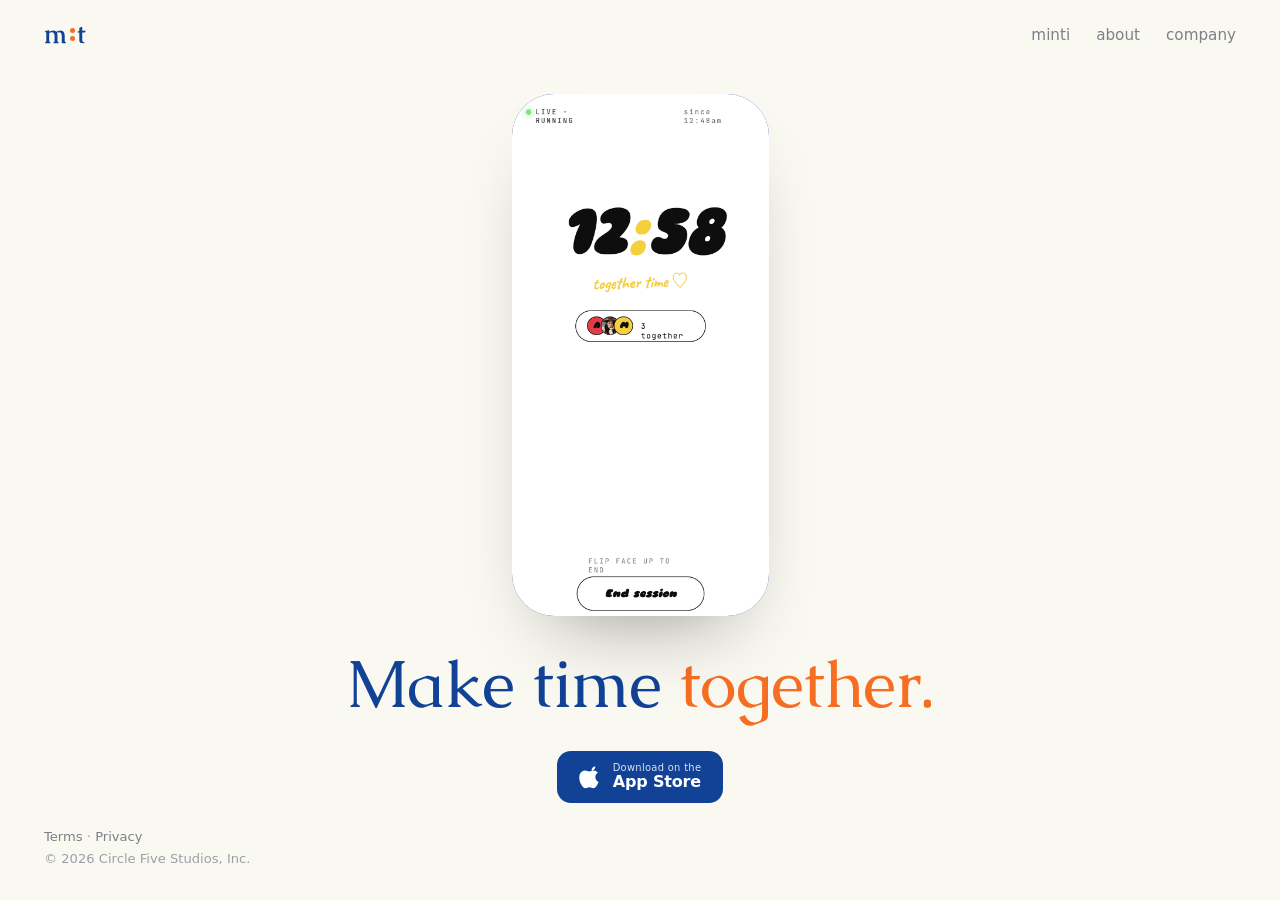
==== index.html @ d701e662 "Restyle the site to the minti Design Library Replaces the old palette and type with the design libra" ====
<!DOCTYPE html>
<html lang="en">
<head>
  <meta charset="UTF-8" />
  <meta name="viewport" content="width=device-width, initial-scale=1.0" />
  <title>minti — Real friend social</title>
  <meta name="description" content="minti is real friend social — the app that starts when you put your phone down. Made by Circle Five Studios." />
  <link rel="preconnect" href="https://fonts.googleapis.com" />
  <link rel="preconnect" href="https://fonts.gstatic.com" crossorigin />
  <link href="https://fonts.googleapis.com/css2?family=Caudex:wght@400;700&family=Nanum+Pen+Script&display=swap" rel="stylesheet" />
  <style>
    :root {
      --bg: #FAF9F1;        /* m-paper  */
      --ink: #114296;       /* m-ink / m-blue */
      --ink-dark: #0B2F6E;  /* m-blue-dark — link hover */
      --muted: #7C8087;     /* m-ink-soft */
      --faint: #9AA0A6;
      --panel: #F0EFE4;     /* m-cream */
      --accent: #F66E22;    /* m-orange */
      --serif: 'Caudex', Georgia, 'Times New Roman', serif;
      --hand: 'Nanum Pen Script', 'Segoe Script', cursive;
      --sans: -apple-system, 'SF Pro Text', 'SF Pro Display', system-ui, BlinkMacSystemFont, 'Segoe UI', Roboto, sans-serif;
    }

    * { box-sizing: border-box; margin: 0; padding: 0; }
    html, body { height: 100%; }
    body {
      font-family: var(--sans);
      background: var(--bg);
      color: var(--ink);
      -webkit-font-smoothing: antialiased;
      overflow: hidden;               /* single screen, no scroll */
      display: flex;
      flex-direction: column;
    }
    a { color: inherit; text-decoration: none; }

    /* ---------- Top bar ---------- */
    .topbar { flex: none; display: flex; align-items: center; justify-content: space-between; padding: 22px clamp(20px, 4vw, 44px); }
    .brand { display: flex; align-items: center; gap: 9px; font-weight: 700; font-size: 1.12rem; letter-spacing: -0.01em; }
    .logo { display: inline-flex; align-items: center; font-family: var(--serif); font-weight: 700; font-size: 1.6rem; line-height: 1; letter-spacing: -0.01em; }
    .logo .lm, .logo .lt { color: var(--ink); }
    .logo .lc { display: inline-flex; flex-direction: column; justify-content: center; gap: 0.12em; margin: 0 0.11em; }
    .logo .lc i { width: 0.2em; height: 0.2em; border-radius: 50%; background: var(--accent); }
    .topbar nav { display: flex; gap: 26px; font-size: 0.95rem; color: var(--muted); font-weight: 500; }
    .topbar nav a:hover { color: var(--ink); }
    @media (max-width: 480px) { .topbar nav { gap: 16px; font-size: 0.9rem; } }

    /* ---------- Stage (center) ---------- */
    .main { flex: 1; display: flex; flex-direction: column; align-items: center; justify-content: center; gap: clamp(20px, 3.5vh, 40px); padding: 0 20px; text-align: center; min-height: 0; }
    .headline { font-family: var(--serif); font-weight: 400; font-size: clamp(2rem, 5.4vw, 4.2rem); line-height: 1.06; letter-spacing: -0.01em; }
    .headline .it { color: var(--accent); }

    /* ---------- 3D flipping phone ---------- */
    .stage { perspective: 1300px; perspective-origin: 50% 42%; height: min(58vh, 560px); display: grid; place-items: center; }
    .phone3d {
      position: relative; height: 100%; aspect-ratio: 300 / 610;
      transform-style: preserve-3d;
      animation: flip 8.5s cubic-bezier(.66,0,.34,1) infinite;
      will-change: transform;
    }
    .face {
      position: absolute; inset: 0; border-radius: 42px; overflow: hidden;
      backface-visibility: hidden; -webkit-backface-visibility: hidden;
      box-shadow: 0 40px 80px -40px rgba(0,0,0,0.42);
    }
    .face.front { background: var(--ink); padding: 11px; }
    .scr-img { width: 100%; height: 100%; object-fit: cover; object-position: 50% 50%; transform: scale(1.55); border-radius: 33px; display: block; background: var(--panel); transition: opacity .25s ease; }
    .scr {
      width: 100%; height: 100%; border-radius: 33px; overflow: hidden; background: var(--panel);
      display: flex; flex-direction: column; align-items: center;
      padding: 8% 8% 6%; position: relative;
    }
    .notch { position: absolute; top: 3.2%; left: 50%; transform: translateX(-50%); width: 30%; height: 3.6%; background: var(--ink); border-radius: 999px; z-index: 3; }
    .p-eyebrow { font-size: clamp(0.6rem, 1.4vh, 0.72rem); letter-spacing: 0.14em; text-transform: uppercase; color: var(--faint); font-weight: 700; margin-top: 6%; }
    .p-ring { position: relative; width: 54%; aspect-ratio: 1; margin: 8% 0 5%; }
    .p-ring svg { width: 100%; height: 100%; transform: rotate(-90deg); }
    .p-ring .glyph { position: absolute; inset: 0; display: grid; place-items: center; font-size: clamp(1.6rem, 4.4vh, 2.6rem); }
    .p-timer { font-family: var(--serif); font-size: clamp(2rem, 5.4vh, 3.2rem); letter-spacing: -0.02em; }
    .p-timer-label { font-size: clamp(0.7rem, 1.5vh, 0.82rem); color: var(--muted); margin-top: 2px; }
    .p-members { display: flex; margin-top: 6%; }
    .p-members .m { width: clamp(28px, 4.6vh, 36px); aspect-ratio: 1; border-radius: 50%; border: 3px solid var(--panel); margin-left: -8px; display: grid; place-items: center; font-weight: 700; color: #fff; font-size: 0.86rem; font-family: var(--sans); }
    .p-members .m:first-child { margin-left: 0; }
    .p-status { margin-top: auto; background: #fff; border-radius: 999px; padding: 2.4% 6%; font-size: clamp(0.7rem, 1.5vh, 0.8rem); font-weight: 600; box-shadow: 0 8px 20px -12px rgba(0,0,0,0.35); }
    .face.back { transform: rotateY(180deg); background: linear-gradient(158deg, #232325 0%, #0c0c0d 88%); display: grid; place-items: center; }
    .cam { position: absolute; top: 7%; left: 8%; width: 26%; aspect-ratio: 1; border-radius: 22px; background: #060606; box-shadow: inset 0 0 0 2px #2c2c2e; }
    .cam i { position: absolute; width: 33%; aspect-ratio: 1; border-radius: 50%; background: #101012; box-shadow: inset 0 0 0 3px #313134, 0 0 8px rgba(255,255,255,0.05); }
    .cam i:nth-child(1) { top: 12%; left: 12%; } .cam i:nth-child(2) { bottom: 12%; right: 12%; }
    .cam i:nth-child(3) { top: 12%; right: 12%; width: 18%; background: #1a1a1c; }
    .back-mark { width: 28%; aspect-ratio: 1; border-radius: 24px; background: rgba(255,255,255,0.06); display: grid; place-items: center; font-family: var(--serif); font-size: clamp(1.8rem, 5vh, 2.6rem); color: rgba(255,255,255,0.92); }

    @keyframes flip {
      0%, 6%    { transform: rotateY(-14deg); }
      28%       { transform: rotateY(14deg); }
      50%, 58%  { transform: rotateY(194deg); }
      80%       { transform: rotateY(166deg); }
      100%      { transform: rotateY(-14deg); }
    }
    @media (prefers-reduced-motion: reduce) {
      .phone3d { animation: none; transform: rotateY(-10deg); }
    }

    /* ---------- Footer ---------- */
    .corner { flex: none; display: flex; justify-content: flex-start; align-items: flex-end; padding: 0 clamp(20px, 4vw, 44px) clamp(20px, 3.5vh, 34px); }
    .foot-left { display: flex; flex-direction: column; gap: 4px; font-size: 0.82rem; color: var(--faint); line-height: 1.4; }
    .foot-left a { color: var(--muted); }
    .foot-left a:hover { color: var(--ink); }

    /* download button */
    .badge { display: inline-flex; align-items: center; gap: 10px; background: var(--ink); color: #fff; padding: 12px 22px; border-radius: 14px; transition: transform .15s ease, opacity .15s ease; }
    .badge:hover { transform: translateY(-2px); opacity: 0.9; }
    .badge svg { width: 24px; height: 24px; flex: none; }
    .badge .b-txt { text-align: left; line-height: 1.1; white-space: nowrap; }
    .badge .b-small { font-size: 0.62rem; letter-spacing: 0.03em; opacity: 0.85; display: block; }
    .badge .b-big { font-size: 1rem; font-weight: 600; letter-spacing: -0.01em; }
  </style>
</head>
<body>

  <!-- TOP BAR -->
  <header class="topbar">
    <a class="brand" href="#" aria-label="minti home"><span class="logo" aria-hidden="true"><span class="lm">m</span><span class="lc"><i></i><i></i></span><span class="lt">t</span></span></a>
    <nav>
      <a href="index.html">minti</a>
      <a href="about.html">about</a>
      <a href="company.html">company</a>
    </nav>
  </header>

  <!-- CENTER: flipping phone + one line below -->
  <main class="main">
    <div class="stage" aria-hidden="true">
      <div class="phone3d">
        <!-- back of the phone -->
        <div class="face back">
          <div class="cam"><i></i><i></i><i></i></div>
        </div>
        <!-- front / app screen -->
        <div class="face front">
          <img class="scr-img" src="screens/present.png" alt="minti app — together time" />
        </div>
      </div>
    </div>
    <h1 class="headline">Make time <span class="it">together.</span></h1>
    <a class="badge" href="https://apps.apple.com/tw/app/minti-lets-be-present/id6791064385" target="_blank" rel="noopener" aria-label="Download on the App Store">
      <svg viewBox="0 0 24 24" fill="#fff" aria-hidden="true"><path d="M16.365 1.43c.05 1.02-.34 2.02-.99 2.74-.68.76-1.78 1.34-2.85 1.26-.09-1 .38-2.04.99-2.72.68-.75 1.86-1.32 2.85-1.28zM19.6 17.06c-.53 1.22-.78 1.76-1.46 2.84-.95 1.5-2.29 3.37-3.95 3.38-1.47.02-1.85-.96-3.85-.95-2 .01-2.42.97-3.9.95-1.66-.02-2.93-1.71-3.88-3.21-2.66-4.2-2.94-9.12-1.3-11.74 1.16-1.85 3-2.93 4.72-2.93 1.76 0 2.86.98 4.31.98 1.41 0 2.27-.98 4.3-.98 1.53 0 3.16.84 4.31 2.28-3.79 2.08-3.17 7.49.6 9.38z"/></svg>
      <span class="b-txt"><span class="b-small">Download on the</span><span class="b-big">App Store</span></span>
    </a>
  </main>

  <!-- BOTTOM -->
  <footer class="corner">
    <div class="foot-left">
      <span><a href="terms.html">Terms</a> · <a href="privacy.html">Privacy</a></span>
      <span>© 2026 Circle Five Studios, Inc.</span>
    </div>
  </footer>

  <script>
    (function () {
      const el = document.querySelector('.scr-img');
      const phone = document.querySelector('.phone3d');
      if (!el || !phone) return;

      // Each screenshot gets its own framing (zoom + vertical nudge) so the
      // phone shows the app screen, not the full marketing poster.
      const shots = [
        { src: 'present.png',    s: 1.55, ty: -6 },
        { src: 'topfriends.png', s: 1.45, ty: -9 },
        { src: 'candybook.png',  s: 1.5,  ty: -8 },
        { src: 'remembered.png', s: 1.45, ty: -8 },
        { src: 'gather.png',     s: 1.45, ty: -8 },
        { src: 'jar.png',        s: 1.5,  ty: -4 },
      ];

      shots.forEach(sh => { const im = new Image(); im.src = 'screens/' + sh.src; });

      let i = 0;
      const apply = (n) => {
        const sh = shots[n];
        el.src = 'screens/' + sh.src;
        el.style.transform = 'scale(' + sh.s + ') translateY(' + sh.ty + '%)';
      };
      apply(0);

      // The flip animation is 8.5s; the phone shows its BACK around the middle
      // of the cycle. animationiteration fires when it returns to the front, so
      // we swap ~0.54 into the next cycle (back facing) and the new shot is
      // already in place when it flips forward again.
      const DUR = 8500;
      phone.addEventListener('animationiteration', () => {
        setTimeout(() => { i = (i + 1) % shots.length; apply(i); }, DUR * 0.54);
      });
    })();
  </script>
</body>
</html>
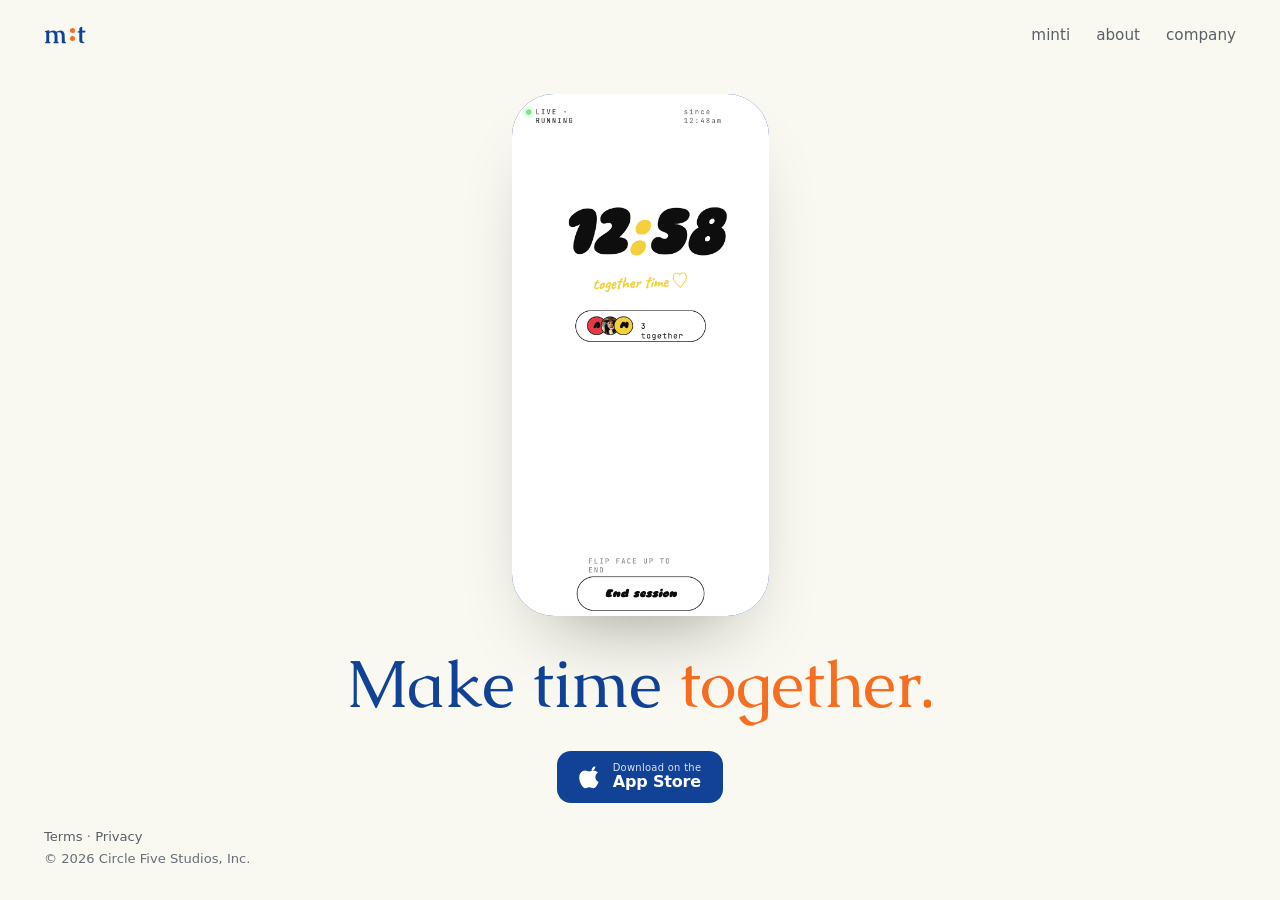
==== commit 7adb607f: "Darken body text to meet WCAG AA contrast The design library's --m-ink-soft (#7C8087) measured 3.76:" ====
--- a/index.html
+++ b/index.html
@@ -13,8 +13,8 @@
       --bg: #FAF9F1;        /* m-paper  */
       --ink: #114296;       /* m-ink / m-blue */
       --ink-dark: #0B2F6E;  /* m-blue-dark — link hover */
-      --muted: #7C8087;     /* m-ink-soft */
-      --faint: #9AA0A6;
+      --muted: #5A5F68;     /* m-ink-soft, darkened to 6.08:1 on --bg for body copy */
+      --faint: #686E79;     /* secondary metadata, 4.86:1 on --bg */
       --panel: #F0EFE4;     /* m-cream */
       --accent: #F66E22;    /* m-orange */
       --serif: 'Caudex', Georgia, 'Times New Roman', serif;
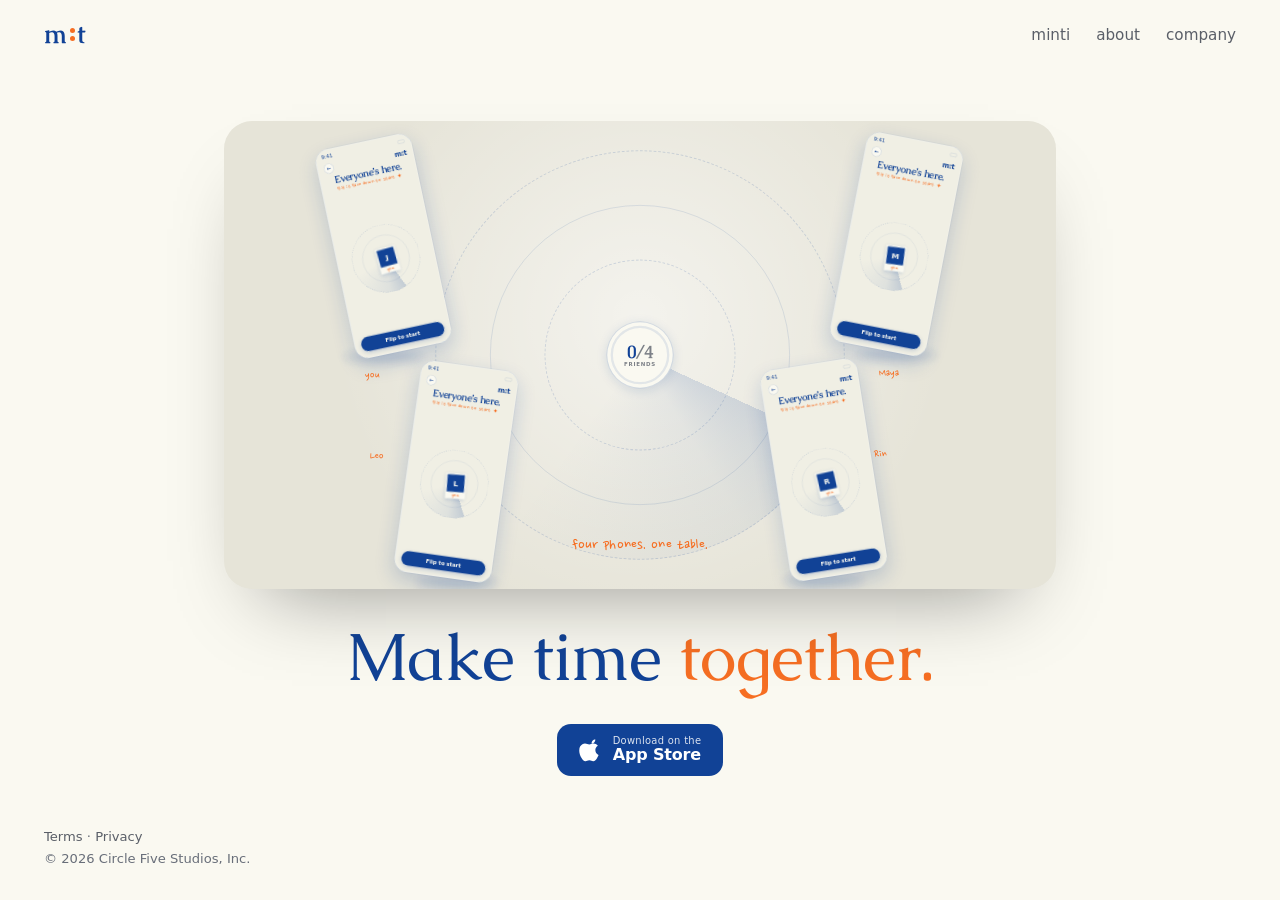
==== commit 00d54842: "Replace homepage hero animation with the Minti Key Feature film Ports the 16s looping composition (4" ====
--- a/index.html
+++ b/index.html
@@ -13,6 +13,7 @@
       --bg: #FAF9F1;        /* m-paper  */
       --ink: #114296;       /* m-ink / m-blue */
       --ink-dark: #0B2F6E;  /* m-blue-dark — link hover */
+      --ink-light: #1B68E4; /* lighter blue — pressed state, 5.06:1 with white text */
       --muted: #5A5F68;     /* m-ink-soft, darkened to 6.08:1 on --bg for body copy */
       --faint: #686E79;     /* secondary metadata, 4.86:1 on --bg */
       --panel: #F0EFE4;     /* m-cream */
@@ -51,53 +52,99 @@
     .headline { font-family: var(--serif); font-weight: 400; font-size: clamp(2rem, 5.4vw, 4.2rem); line-height: 1.06; letter-spacing: -0.01em; }
     .headline .it { color: var(--accent); }
 
-    /* ---------- 3D flipping phone ---------- */
-    .stage { perspective: 1300px; perspective-origin: 50% 42%; height: min(58vh, 560px); display: grid; place-items: center; }
-    .phone3d {
-      position: relative; height: 100%; aspect-ratio: 300 / 610;
-      transform-style: preserve-3d;
-      animation: flip 8.5s cubic-bezier(.66,0,.34,1) infinite;
-      will-change: transform;
+    /* ---------- Key-feature animation (looping, vanilla JS) ---------- */
+    .kf-wrap {
+      --kfh: min(52vh, 520px);
+      --kfw: min(92vw, calc(var(--kfh) * 16 / 9));
+      width: var(--kfw); height: calc(var(--kfw) * 9 / 16);
+      position: relative; overflow: hidden; border-radius: 28px;
+      box-shadow: 0 40px 80px -40px rgba(0,0,0,0.42);
+      background: #E6E4D8;
     }
-    .face {
-      position: absolute; inset: 0; border-radius: 42px; overflow: hidden;
-      backface-visibility: hidden; -webkit-backface-visibility: hidden;
-      box-shadow: 0 40px 80px -40px rgba(0,0,0,0.42);
-    }
-    .face.front { background: var(--ink); padding: 11px; }
-    .scr-img { width: 100%; height: 100%; object-fit: cover; object-position: 50% 50%; transform: scale(1.55); border-radius: 33px; display: block; background: var(--panel); transition: opacity .25s ease; }
-    .scr {
-      width: 100%; height: 100%; border-radius: 33px; overflow: hidden; background: var(--panel);
-      display: flex; flex-direction: column; align-items: center;
-      padding: 8% 8% 6%; position: relative;
-    }
-    .notch { position: absolute; top: 3.2%; left: 50%; transform: translateX(-50%); width: 30%; height: 3.6%; background: var(--ink); border-radius: 999px; z-index: 3; }
-    .p-eyebrow { font-size: clamp(0.6rem, 1.4vh, 0.72rem); letter-spacing: 0.14em; text-transform: uppercase; color: var(--faint); font-weight: 700; margin-top: 6%; }
-    .p-ring { position: relative; width: 54%; aspect-ratio: 1; margin: 8% 0 5%; }
-    .p-ring svg { width: 100%; height: 100%; transform: rotate(-90deg); }
-    .p-ring .glyph { position: absolute; inset: 0; display: grid; place-items: center; font-size: clamp(1.6rem, 4.4vh, 2.6rem); }
-    .p-timer { font-family: var(--serif); font-size: clamp(2rem, 5.4vh, 3.2rem); letter-spacing: -0.02em; }
-    .p-timer-label { font-size: clamp(0.7rem, 1.5vh, 0.82rem); color: var(--muted); margin-top: 2px; }
-    .p-members { display: flex; margin-top: 6%; }
-    .p-members .m { width: clamp(28px, 4.6vh, 36px); aspect-ratio: 1; border-radius: 50%; border: 3px solid var(--panel); margin-left: -8px; display: grid; place-items: center; font-weight: 700; color: #fff; font-size: 0.86rem; font-family: var(--sans); }
-    .p-members .m:first-child { margin-left: 0; }
-    .p-status { margin-top: auto; background: #fff; border-radius: 999px; padding: 2.4% 6%; font-size: clamp(0.7rem, 1.5vh, 0.8rem); font-weight: 600; box-shadow: 0 8px 20px -12px rgba(0,0,0,0.35); }
-    .face.back { transform: rotateY(180deg); background: linear-gradient(158deg, #232325 0%, #0c0c0d 88%); display: grid; place-items: center; }
-    .cam { position: absolute; top: 7%; left: 8%; width: 26%; aspect-ratio: 1; border-radius: 22px; background: #060606; box-shadow: inset 0 0 0 2px #2c2c2e; }
-    .cam i { position: absolute; width: 33%; aspect-ratio: 1; border-radius: 50%; background: #101012; box-shadow: inset 0 0 0 3px #313134, 0 0 8px rgba(255,255,255,0.05); }
-    .cam i:nth-child(1) { top: 12%; left: 12%; } .cam i:nth-child(2) { bottom: 12%; right: 12%; }
-    .cam i:nth-child(3) { top: 12%; right: 12%; width: 18%; background: #1a1a1c; }
-    .back-mark { width: 28%; aspect-ratio: 1; border-radius: 24px; background: rgba(255,255,255,0.06); display: grid; place-items: center; font-family: var(--serif); font-size: clamp(1.8rem, 5vh, 2.6rem); color: rgba(255,255,255,0.92); }
-
-    @keyframes flip {
-      0%, 6%    { transform: rotateY(-14deg); }
-      28%       { transform: rotateY(14deg); }
-      50%, 58%  { transform: rotateY(194deg); }
-      80%       { transform: rotateY(166deg); }
-      100%      { transform: rotateY(-14deg); }
-    }
+    .kf-stage { position: absolute; top: 0; left: 0; width: 1920px; height: 1080px; transform-origin: top left; font-family: var(--sans); }
+    .kf-vignette, .kf-flash { position: absolute; inset: 0; }
+    .kf-vignette { background: radial-gradient(circle at 50% 42%, rgba(255,255,255,0.55) 0%, rgba(255,255,255,0) 62%); }
+    .kf-flash { background: #fff; opacity: 0; pointer-events: none; }
+    .kf-cam { position: absolute; inset: 0; }
+
+    .kf-radar { position: absolute; left: 960px; top: 540px; opacity: 0; }
+    .kf-ring { position: absolute; border-radius: 50%; }
+    .kf-ring.d1 { left: -450px; top: -450px; width: 900px; height: 900px; border: 2px dashed rgba(17,66,150,0.16); }
+    .kf-ring.d2 { left: -330px; top: -330px; width: 660px; height: 660px; border: 2px solid rgba(17,66,150,0.12); }
+    .kf-ring.d3 { left: -210px; top: -210px; width: 420px; height: 420px; border: 2px dashed rgba(17,66,150,0.16); }
+    .kf-spin-mask { position: absolute; left: -450px; top: -450px; width: 900px; height: 900px; border-radius: 50%; overflow: hidden; }
+    .kf-spin { position: absolute; inset: 0; transform-origin: 50% 50%; background: conic-gradient(from 0deg, rgba(17,66,150,0.14) 0deg, rgba(17,66,150,0.05) 34deg, rgba(17,66,150,0) 104deg); }
+    .kf-hub { position: absolute; left: -82px; top: -82px; width: 164px; height: 164px; }
+    .kf-hub-face { position: absolute; inset: 8px; border-radius: 50%; background: var(--bg); border: 2.5px solid rgba(17,66,150,0.18); box-shadow: 0 5px 24px rgba(17,66,150,0.13); display: flex; flex-direction: column; align-items: center; justify-content: center; gap: 2px; }
+    .kf-hub-num { font-family: var(--serif); font-weight: 700; font-size: 40px; letter-spacing: -1px; line-height: 1; color: var(--ink); }
+    .kf-hub-num span { color: #7C8087; }
+    .kf-hub-label { font-weight: 700; font-size: 12px; letter-spacing: 1.6px; color: #7C8087; }
+    .kf-hub svg { position: absolute; left: 0; top: 0; transform: rotate(-90deg); }
+
+    .kf-phone { position: absolute; width: 216px; height: 469px; }
+    .kf-phone-shadow { position: absolute; left: 50%; bottom: -22px; height: 26px; border-radius: 50%; background: rgba(17,66,150,0.16); }
+    .kf-phone-inner { position: absolute; inset: 0; perspective: 1500px; }
+    .kf-phone-face { position: absolute; inset: 0; border-radius: 30px; overflow: hidden; }
+    .kf-phone-face.front { background: var(--bg); border: 1px solid rgba(17,66,150,0.18); box-shadow: 0 18px 44px rgba(17,66,150,0.20); }
+    .kf-phone-face.back { box-shadow: 0 14px 34px rgba(17,66,150,0.24); background: linear-gradient(158deg,#2C4E8C 0%,#1B3667 52%,#122A55 100%); }
+    .kf-screen { position: absolute; inset: 0; background: var(--panel); display: flex; flex-direction: column; padding: 10px 14px 14px; box-sizing: border-box; }
+    .kf-screen .kf-row { display: flex; justify-content: space-between; align-items: center; font: 500 11px var(--sans); color: var(--ink); }
+    .kf-screen .kf-notch { display: block; width: 15px; height: 8px; border: 1.5px solid rgba(17,66,150,0.18); border-radius: 2px; }
+    .kf-screen .kf-nav { margin-top: 8px; display: flex; justify-content: space-between; align-items: center; }
+    .kf-screen .kf-back-btn { width: 22px; height: 22px; border: 1.5px solid rgba(17,66,150,0.18); border-radius: 50%; background: var(--bg); display: flex; align-items: center; justify-content: center; font: 700 11px var(--sans); color: var(--ink); }
+    .kf-screen .kf-wordmark { font: 800 15px var(--sans); color: var(--ink); letter-spacing: -0.4px; }
+    .kf-screen h3 { margin-top: 6px; font: 700 21px var(--serif); font-weight: 700; color: var(--ink); line-height: 1.02; }
+    .kf-screen .kf-hint { margin-top: 2px; font-family: var(--hand); font-size: 14px; color: var(--accent); }
+    .kf-radar-mini { position: relative; flex: 1; }
+    .rm-ring { position: absolute; left: 50%; top: 50%; border-radius: 50%; }
+    .rm-ring.rm-d { width: 150px; height: 150px; margin: -75px 0 0 -75px; border: 1.5px dashed rgba(17,66,150,0.26); }
+    .rm-ring.rm-s { width: 104px; height: 104px; margin: -52px 0 0 -52px; border: 1.5px solid rgba(17,66,150,0.14); }
+    .rm-mask { position: absolute; left: 50%; top: 50%; width: 150px; height: 150px; margin: -75px 0 0 -75px; border-radius: 50%; overflow: hidden; }
+    .rm-spin { position: absolute; inset: 0; transform-origin: 50% 50%; background: conic-gradient(from 0deg, rgba(17,66,150,0.20) 0deg, rgba(17,66,150,0.08) 30deg, rgba(17,66,150,0) 96deg); }
+    .kf-you-chip { position: absolute; left: 50%; top: 50%; margin: -24px 0 0 -19px; transform: rotate(-4deg); background: var(--bg); box-shadow: 0 3px 8px rgba(17,66,150,0.18); padding: 3px 3px 0; }
+    .kf-you-chip .av { width: 38px; height: 38px; background: var(--ink); display: flex; align-items: center; justify-content: center; font: 800 17px var(--sans); color: var(--bg); }
+    .kf-you-chip .lb { height: 15px; text-align: center; font-family: var(--hand); font-size: 13px; color: var(--accent); line-height: 15px; }
+    .kf-pill { padding: 9px 0; background: var(--ink); border-radius: 999px; text-align: center; font: 700 12px var(--sans); color: var(--bg); letter-spacing: -0.2px; box-shadow: 0 3px 10px rgba(17,66,150,0.22); }
+    .kf-back-cam { position: absolute; left: 16px; top: 16px; width: 62px; height: 62px; border-radius: 18px; background: rgba(255,255,255,0.07); border: 1px solid rgba(255,255,255,0.13); }
+    .kf-back-cam i { position: absolute; width: 20px; height: 20px; border-radius: 50%; background: #0C1E3E; border: 2px solid rgba(255,255,255,0.16); }
+    .kf-back-cam i:nth-child(1) { left: 9px; top: 9px; }
+    .kf-back-cam i:nth-child(2) { left: 33px; top: 33px; }
+    .kf-back-mark { position: absolute; left: 0; right: 0; top: 50%; margin-top: -12px; text-align: center; font: 800 24px var(--sans); color: rgba(250,249,241,0.30); letter-spacing: -1px; }
+    .kf-back-mark span { color: rgba(246,110,34,0.55); }
+    .kf-back-sheen { position: absolute; inset: 0; background: linear-gradient(122deg, rgba(255,255,255,0.16) 0%, rgba(255,255,255,0) 42%); }
+    .kf-tag { position: absolute; left: 50%; top: 50%; white-space: nowrap; margin-left: -40px; font-family: var(--hand); font-size: 26px; color: var(--accent); opacity: 0; }
+    .kf-ready { position: absolute; left: 50%; top: 50%; margin-left: -46px; padding: 5px 12px; background: #7AE582; border: 1.5px solid rgba(17,66,150,0.18); border-radius: 999px; font: 700 12px var(--sans); letter-spacing: 1.4px; color: var(--ink); white-space: nowrap; opacity: 0; }
+
+    .kf-polaroid { position: absolute; left: 728px; top: 208px; width: 464px; height: 552px; background: var(--bg); padding: 20px 20px 0; box-sizing: border-box; box-shadow: 0 26px 60px rgba(17,66,150,0.22); opacity: 0; }
+    .kf-polaroid .photo { position: relative; width: 424px; height: 424px; overflow: hidden; background: #0B0B0B; }
+    .kf-polaroid .photo img { position: absolute; inset: 0; width: 100%; height: 100%; object-fit: cover; }
+    .kf-polaroid .develop { position: absolute; inset: 0; background: #F7F4E9; }
+    .kf-polaroid .cap { height: 108px; display: flex; align-items: center; justify-content: center; font-family: var(--hand); font-size: 34px; color: var(--accent); transform: rotate(-2deg); }
+
+    .kf-jar { position: absolute; left: 790px; top: 596px; width: 340px; height: 344px; opacity: 0; }
+    .kf-jar-sqA, .kf-jar-sqB { position: absolute; left: 0; right: 0; top: 30px; bottom: 0; transform-origin: 50% 100%; }
+    .kf-jar-sqB { pointer-events: none; }
+    .kf-jar-body { position: absolute; inset: 0; border-radius: 18px 18px 40px 40px; background: linear-gradient(100deg, rgba(255,255,255,0.72) 0%, rgba(250,249,241,0.42) 46%, rgba(224,229,240,0.55) 100%); }
+    .kf-jar-candies { position: absolute; left: 0; right: 0; bottom: 8px; height: 178px; overflow: hidden; }
+    .kf-jar-candies img { position: absolute; }
+    .kf-jar-bear { position: absolute; left: 96px; top: -300px; width: 148px; opacity: 0; filter: drop-shadow(0 10px 16px rgba(17,66,150,0.24)); }
+    .kf-jar-rim1 { position: absolute; inset: 0; border-radius: 18px 18px 40px 40px; border: 5px solid rgba(17,66,150,0.22); border-top: none; box-sizing: border-box; }
+    .kf-jar-sheen1 { position: absolute; left: 26px; top: 26px; width: 24px; bottom: 76px; border-radius: 999px; background: linear-gradient(180deg, rgba(255,255,255,0.9), rgba(255,255,255,0)); }
+    .kf-jar-sheen2 { position: absolute; right: 34px; top: 46px; width: 12px; bottom: 120px; border-radius: 999px; background: linear-gradient(180deg, rgba(255,255,255,0.55), rgba(255,255,255,0)); }
+    .kf-jar-lid { position: absolute; left: -6px; top: 4px; width: 352px; height: 56px; border-radius: 50%; border: 5px solid rgba(17,66,150,0.22); background: rgba(250,249,241,0.30); box-sizing: border-box; transform-origin: 50% 100%; }
+    .kf-jar-glow { position: absolute; left: -24px; bottom: -22px; width: 388px; height: 34px; border-radius: 50%; background: rgba(17,66,150,0.13); filter: blur(15px); }
+    .kf-jar-tag { position: absolute; left: 316px; top: 44px; white-space: nowrap; transform-origin: 0% 50%; opacity: 0; }
+    .kf-jar-tag span { padding: 8px 18px; background: #F6B93B; border: 2.5px solid rgba(17,66,150,0.18); box-shadow: 0 4px 14px rgba(17,66,150,0.16); font-family: var(--hand); font-size: 34px; color: var(--ink); display: inline-block; }
+
+    .kf-close { position: absolute; left: 0; right: 0; top: 132px; text-align: center; opacity: 0; }
+    .kf-close .word { font: 800 76px var(--sans); letter-spacing: -2px; color: var(--ink); }
+    .kf-close .word span { color: var(--accent); }
+    .kf-close .tagline { margin-top: 10px; font: 700 34px var(--serif); color: var(--ink); letter-spacing: -0.5px; }
+
+    .kf-caption { position: absolute; left: 8%; right: 8%; bottom: 7%; text-align: center; font-family: var(--hand); font-size: 40px; color: var(--accent); pointer-events: none; opacity: 0; }
+
     @media (prefers-reduced-motion: reduce) {
-      .phone3d { animation: none; transform: rotateY(-10deg); }
+      .kf-radar, .kf-tag, .kf-ready, .kf-polaroid, .kf-caption { display: none; }
     }
 
     /* ---------- Footer ---------- */
@@ -108,7 +155,8 @@
 
     /* download button */
     .badge { display: inline-flex; align-items: center; gap: 10px; background: var(--ink); color: #fff; padding: 12px 22px; border-radius: 14px; transition: transform .15s ease, opacity .15s ease; }
-    .badge:hover { transform: translateY(-2px); opacity: 0.9; }
+    .badge:hover { color: #fff; transform: translateY(-2px); opacity: 0.9; }
+    .badge:active { background: var(--ink-light); color: #fff; opacity: 1; }
     .badge svg { width: 24px; height: 24px; flex: none; }
     .badge .b-txt { text-align: left; line-height: 1.1; white-space: nowrap; }
     .badge .b-small { font-size: 0.62rem; letter-spacing: 0.03em; opacity: 0.85; display: block; }
@@ -129,16 +177,50 @@
 
   <!-- CENTER: flipping phone + one line below -->
   <main class="main">
-    <div class="stage" aria-hidden="true">
-      <div class="phone3d">
-        <!-- back of the phone -->
-        <div class="face back">
-          <div class="cam"><i></i><i></i><i></i></div>
+    <div class="kf-wrap" id="kfWrap" aria-hidden="true">
+      <div class="kf-stage" id="kfStage">
+        <div class="kf-vignette"></div>
+        <div class="kf-cam" id="kfCam">
+          <div class="kf-radar" id="kfRadar">
+            <div class="kf-ring d1"></div>
+            <div class="kf-ring d2"></div>
+            <div class="kf-ring d3"></div>
+            <div class="kf-spin-mask"><div class="kf-spin" id="kfSpin1"></div></div>
+            <div class="kf-hub" id="kfHub">
+              <div class="kf-hub-face">
+                <div class="kf-hub-num" id="kfHubNum">0<span>/4</span></div>
+                <div class="kf-hub-label" id="kfHubLabel">FRIENDS</div>
+              </div>
+              <svg width="164" height="164"><circle cx="82" cy="82" r="62" fill="none" stroke="rgba(17,66,150,0.10)" stroke-width="5" /><circle cx="82" cy="82" r="62" fill="none" stroke-width="5" stroke-linecap="round" id="kfHubCircle" /></svg>
+            </div>
+          </div>
+          <div id="kfPhones"></div>
+          <div class="kf-jar" id="kfJar">
+            <div class="kf-jar-sqA" id="kfJarSqA">
+              <div class="kf-jar-body"></div>
+              <div class="kf-jar-candies" id="kfJarCandies"></div>
+            </div>
+            <img class="kf-jar-bear" id="kfBear" src="hero-anim/gummy-bear.webp" alt="" />
+            <div class="kf-jar-sqB" id="kfJarSqB">
+              <div class="kf-jar-rim1"></div>
+              <div class="kf-jar-sheen1"></div>
+              <div class="kf-jar-sheen2"></div>
+            </div>
+            <div class="kf-jar-lid" id="kfJarLid"></div>
+            <div class="kf-jar-glow"></div>
+            <div class="kf-jar-tag" id="kfJarTag"><span>+1 memory &#10022;</span></div>
+          </div>
+          <div class="kf-polaroid" id="kfPolaroid">
+            <div class="photo"><img src="hero-anim/bear-selfie.webp" alt="" /><div class="develop" id="kfDevelop"></div></div>
+            <div class="cap">us, tonight &#10022;</div>
+          </div>
         </div>
-        <!-- front / app screen -->
-        <div class="face front">
-          <img class="scr-img" src="screens/present.png" alt="minti app — together time" />
+        <div class="kf-close" id="kfClose">
+          <div class="word">min<span>:</span>ti</div>
+          <div class="tagline">Put the phone down. Keep the moment.</div>
         </div>
+        <div class="kf-flash" id="kfFlash"></div>
+        <div class="kf-caption" id="kfCaption"></div>
       </div>
     </div>
     <h1 class="headline">Make time <span class="it">together.</span></h1>
@@ -158,39 +240,328 @@
 
   <script>
     (function () {
-      const el = document.querySelector('.scr-img');
-      const phone = document.querySelector('.phone3d');
-      if (!el || !phone) return;
-
-      // Each screenshot gets its own framing (zoom + vertical nudge) so the
-      // phone shows the app screen, not the full marketing poster.
-      const shots = [
-        { src: 'present.png',    s: 1.55, ty: -6 },
-        { src: 'topfriends.png', s: 1.45, ty: -9 },
-        { src: 'candybook.png',  s: 1.5,  ty: -8 },
-        { src: 'remembered.png', s: 1.45, ty: -8 },
-        { src: 'gather.png',     s: 1.45, ty: -8 },
-        { src: 'jar.png',        s: 1.5,  ty: -4 },
+      const wrap = document.getElementById('kfWrap');
+      const stage = document.getElementById('kfStage');
+      if (!wrap || !stage) return;
+
+      /* ---- easing + interpolation, ported from the source composition engine ---- */
+      const Easing = {
+        linear: (t) => t,
+        easeInQuad: (t) => t * t,
+        easeOutQuad: (t) => t * (2 - t),
+        easeInOutSine: (t) => -(Math.cos(Math.PI * t) - 1) / 2,
+        easeOutCubic: (t) => (--t) * t * t + 1,
+        easeOutBack: (t) => { const c1 = 1.70158, c3 = c1 + 1; return 1 + c3 * Math.pow(t - 1, 3) + c1 * Math.pow(t - 1, 2); },
+      };
+      function interpolate(input, output, ease) {
+        ease = ease || Easing.linear;
+        return (t) => {
+          if (t <= input[0]) return output[0];
+          if (t >= input[input.length - 1]) return output[output.length - 1];
+          for (let i = 0; i < input.length - 1; i++) {
+            if (t >= input[i] && t <= input[i + 1]) {
+              const span = input[i + 1] - input[i];
+              const local = span === 0 ? 0 : (t - input[i]) / span;
+              return output[i] + (output[i + 1] - output[i]) * ease(local);
+            }
+          }
+          return output[output.length - 1];
+        };
+      }
+      function animate(o) {
+        const from = o.from, to = o.to, start = o.start, end = o.end, ease = o.ease || Easing.linear;
+        return (t) => {
+          if (t <= start) return from;
+          if (t >= end) return to;
+          return from + (to - from) * ease((t - start) / (end - start));
+        };
+      }
+      const MOTION = {
+        enter: (o) => animate(Object.assign({ ease: Easing.easeOutCubic }, o)),
+        pop: (o) => animate(Object.assign({ ease: Easing.easeOutBack }, o)),
+        fall: (o) => animate(Object.assign({ ease: Easing.easeInQuad }, o)),
+      };
+
+      /* ---- scene data, ported from Minti Key Feature (2) ---- */
+      const CUES = { Gather: 0, Flip: 2.8, Flash: 6.8, Photo: 8.0, Candy: 10.8, Close: 14.2 };
+      const END = 16.0;
+      const LAND = CUES.Candy + 1.75;
+      const PW = 216, PH = 469;
+      const PHONES = [
+        { idx: 0, order: 0, x: 396, y: 300, rot: -12, initial: 'J', tag: 'you', tdx: 0, tdy: 268 },
+        { idx: 1, order: 1, x: 1524, y: 296, rot: 11, initial: 'M', tag: 'Maya', tdx: 0, tdy: 268 },
+        { idx: 2, order: 3, x: 556, y: 796, rot: 8, initial: 'L', tag: 'Leo', tdx: -150, tdy: -50 },
+        { idx: 3, order: 2, x: 1364, y: 792, rot: -9, initial: 'R', tag: 'Rin', tdx: 150, tdy: -50 },
       ];
-
-      shots.forEach(sh => { const im = new Image(); im.src = 'screens/' + sh.src; });
-
-      let i = 0;
-      const apply = (n) => {
-        const sh = shots[n];
-        el.src = 'screens/' + sh.src;
-        el.style.transform = 'scale(' + sh.s + ') translateY(' + sh.ty + '%)';
-      };
-      apply(0);
-
-      // The flip animation is 8.5s; the phone shows its BACK around the middle
-      // of the cycle. animationiteration fires when it returns to the front, so
-      // we swap ~0.54 into the next cycle (back facing) and the new shot is
-      // already in place when it flips forward again.
-      const DUR = 8500;
-      phone.addEventListener('animationiteration', () => {
-        setTimeout(() => { i = (i + 1) % shots.length; apply(i); }, DUR * 0.54);
+      const JAR_CANDIES = [
+        { src: 'hero-anim/candy-13.webp', x: 16, y: 6, w: 94, r: -12 },
+        { src: 'hero-anim/candy-27.webp', x: 108, y: 0, w: 88, r: 9 },
+        { src: 'hero-anim/candy-33.webp', x: 198, y: 8, w: 86, r: -6 },
+        { src: 'hero-anim/candy-05.webp', x: 60, y: 74, w: 84, r: 14 },
+        { src: 'hero-anim/candy-58.webp', x: 150, y: 80, w: 90, r: -10 },
+        { src: 'hero-anim/candy-22.webp', x: 232, y: 82, w: 74, r: 16 },
+        { src: 'hero-anim/candy-09.webp', x: 24, y: 92, w: 70, r: -18 },
+      ];
+      const R = 62, CIRC = 2 * Math.PI * R;
+
+      /* ---- build phone DOM ---- */
+      const phonesRoot = document.getElementById('kfPhones');
+      const phoneEls = PHONES.map((p) => {
+        const el = document.createElement('div');
+        el.className = 'kf-phone';
+        el.style.left = (p.x - PW / 2) + 'px';
+        el.style.top = (p.y - PH / 2) + 'px';
+        el.innerHTML =
+          '<div class="kf-phone-shadow" data-shadow></div>' +
+          '<div class="kf-phone-inner" data-inner>' +
+            '<div class="kf-phone-face front" data-front>' +
+              '<div class="kf-screen">' +
+                '<div class="kf-row"><span>9:41</span><span class="kf-notch"></span></div>' +
+                '<div class="kf-nav"><span class="kf-back-btn">&larr;</span><span class="kf-wordmark">m:t</span></div>' +
+                '<h3>Everyone&rsquo;s here.</h3>' +
+                '<p class="kf-hint">flip it face down to start &#10022;</p>' +
+                '<div class="kf-radar-mini">' +
+                  '<span class="rm-ring rm-d"></span><span class="rm-ring rm-s"></span>' +
+                  '<div class="rm-mask"><div class="rm-spin" data-rm-spin></div></div>' +
+                  '<div class="kf-you-chip"><div class="av">' + p.initial + '</div><div class="lb">you</div></div>' +
+                '</div>' +
+                '<div class="kf-pill">Flip to start</div>' +
+              '</div>' +
+            '</div>' +
+            '<div class="kf-phone-face back" data-back>' +
+              '<div class="kf-back-cam"><i></i><i></i></div>' +
+              '<div class="kf-back-mark">min<span>:</span>ti</div>' +
+              '<div class="kf-back-sheen"></div>' +
+            '</div>' +
+          '</div>' +
+          '<div class="kf-tag" data-tag>' + p.tag + '</div>' +
+          '<div class="kf-ready" data-ready>FACE DOWN</div>';
+        phonesRoot.appendChild(el);
+        return {
+          p: p,
+          root: el,
+          shadow: el.querySelector('[data-shadow]'),
+          inner: el.querySelector('[data-inner]'),
+          front: el.querySelector('[data-front]'),
+          back: el.querySelector('[data-back]'),
+          rmSpin: el.querySelector('[data-rm-spin]'),
+          tag: el.querySelector('[data-tag]'),
+          ready: el.querySelector('[data-ready]'),
+        };
       });
+
+      /* ---- build jar candies ---- */
+      const jarCandiesRoot = document.getElementById('kfJarCandies');
+      const candyEls = JAR_CANDIES.map((c, k) => {
+        const img = document.createElement('img');
+        img.src = c.src; img.alt = '';
+        img.style.left = c.x + 'px';
+        img.style.width = c.w + 'px';
+        img.style.transform = 'rotate(' + c.r + 'deg)';
+        jarCandiesRoot.appendChild(img);
+        return { c: c, k: k, el: img };
+      });
+
+      /* ---- static refs ---- */
+      const camEl = document.getElementById('kfCam');
+      const radarEl = document.getElementById('kfRadar');
+      const spin1El = document.getElementById('kfSpin1');
+      const hubEl = document.getElementById('kfHub');
+      const hubNumEl = document.getElementById('kfHubNum');
+      const hubLabelEl = document.getElementById('kfHubLabel');
+      const hubCircleEl = document.getElementById('kfHubCircle');
+      const jarEl = document.getElementById('kfJar');
+      const jarSqA = document.getElementById('kfJarSqA');
+      const jarSqB = document.getElementById('kfJarSqB');
+      const jarLid = document.getElementById('kfJarLid');
+      const bearEl = document.getElementById('kfBear');
+      const jarTagEl = document.getElementById('kfJarTag');
+      const polaroidEl = document.getElementById('kfPolaroid');
+      const developEl = document.getElementById('kfDevelop');
+      const closeEl = document.getElementById('kfClose');
+      const flashEl = document.getElementById('kfFlash');
+      const captionEl = document.getElementById('kfCaption');
+      hubCircleEl.setAttribute('stroke-dasharray', CIRC.toFixed(2));
+
+      const CAPTIONS = [
+        { at: 1.05, until: CUES.Flip + 0.1, text: 'four phones. one table.' },
+        { at: CUES.Flip + 0.45, until: CUES.Flash, text: 'flip them face down →' },
+        { at: CUES.Photo + 0.55, until: CUES.Candy + 0.2, text: 'minti gives the moment back' },
+        { at: CUES.Candy + 1.2, until: CUES.Close, text: 'one session = one candy' },
+      ];
+      const CAPTION_FADE = 0.18;
+
+      /* ---- per-frame render ---- */
+      function render(T) {
+        const flipped = PHONES.filter((p) => T >= CUES.Flip + 0.25 + p.order * 0.82 + 0.62).length;
+
+        const camS = interpolate(
+          [0, CUES.Flip, CUES.Flash, CUES.Flash + 0.5, CUES.Candy, CUES.Candy + 1.6, END],
+          [1.02, 1.06, 1.13, 1.00, 1.10, 1.06, 1.02], Easing.easeInOutSine)(T);
+        const camY = interpolate(
+          [0, CUES.Flash + 0.5, CUES.Candy, CUES.Candy + 1.6, END],
+          [0, 0, 26, -84, 0], Easing.easeInOutSine)(T);
+        const flashA = interpolate(
+          [CUES.Flash + 0.16, CUES.Flash + 0.26, CUES.Flash + 0.34, CUES.Flash + 0.40, CUES.Flash + 0.46, CUES.Flash + 0.98],
+          [0, 0.96, 0.55, 1, 0.92, 0], Easing.linear)(T);
+        const inAll = MOTION.enter({ from: 0, to: 1, start: 0, end: 0.35 })(T);
+        const outAll = MOTION.enter({ from: 1, to: 0, start: END - 0.75, end: END - 0.05 })(T);
+
+        camEl.style.opacity = inAll * outAll;
+        camEl.style.transform = 'translateY(' + camY + 'px) scale(' + camS + ')';
+        flashEl.style.opacity = flashA;
+
+        /* table radar */
+        const rO = MOTION.enter({ from: 0, to: 1, start: 0.05, end: 0.9 })(T)
+          * MOTION.enter({ from: 1, to: 0, start: CUES.Flash - 0.25, end: CUES.Flash + 0.30 })(T);
+        const rSpin = (T * 62) % 360;
+        const rGrow = MOTION.enter({ from: 0.82, to: 1, start: 0.05, end: 1.1 })(T);
+        const done = flipped >= 4;
+        const hubPop = MOTION.pop({ from: 0.86, to: 1, start: 0.5, end: 1.1 })(T);
+        radarEl.style.opacity = rO;
+        radarEl.querySelectorAll('.kf-ring').forEach((r) => { r.style.transform = 'scale(' + rGrow + ')'; });
+        spin1El.style.transform = 'rotate(' + rSpin + 'deg)';
+        hubEl.style.transform = 'scale(' + hubPop + ')';
+        hubNumEl.innerHTML = flipped + '<span>/4</span>';
+        hubNumEl.style.color = done ? 'var(--ink)' : '';
+        hubLabelEl.textContent = done ? 'LIVE' : 'FRIENDS';
+        hubLabelEl.style.color = done ? '#7AE582' : '#7C8087';
+        hubCircleEl.setAttribute('stroke', done ? '#7AE582' : '#114296');
+        hubCircleEl.setAttribute('stroke-dashoffset', (CIRC * (1 - flipped / 4)).toFixed(2));
+
+        /* phones */
+        phoneEls.forEach((pe) => {
+          const p = pe.p;
+          const t0 = 0.18 + p.idx * 0.15;
+          const inO = MOTION.enter({ from: 0, to: 1, start: t0, end: t0 + 0.45 })(T);
+          const inY = MOTION.pop({ from: -74, to: 0, start: t0, end: t0 + 0.85 })(T);
+          const inS = MOTION.pop({ from: 0.84, to: 1, start: t0, end: t0 + 0.85 })(T);
+
+          const fs = CUES.Flip + 0.25 + p.order * 0.82;
+          const flip = MOTION.enter({ from: 0, to: 180, start: fs + 0.16, end: fs + 0.78 })(T);
+          const lift = interpolate([fs, fs + 0.26, fs + 0.56, fs + 0.9], [0, -46, -12, 0], Easing.easeInOutSine)(T);
+          const settle = interpolate([fs + 0.78, fs + 0.94, fs + 1.1], [1, 0.955, 0.972], Easing.easeOutQuad)(T);
+          const outO = MOTION.enter({ from: 1, to: 0, start: CUES.Flash + 0.40, end: CUES.Flash + 0.60 })(T);
+
+          const nameO = MOTION.enter({ from: 0, to: 1, start: t0 + 0.4, end: t0 + 0.8 })(T)
+            * MOTION.enter({ from: 1, to: 0, start: fs - 0.1, end: fs + 0.25 })(T);
+          const readyO = MOTION.pop({ from: 0, to: 1, start: fs + 0.66, end: fs + 0.92 })(T) * outO;
+          const readyS = MOTION.pop({ from: 0.5, to: 1, start: fs + 0.66, end: fs + 0.95 })(T);
+
+          const back = flip >= 90;
+          const shade = 1 + (-lift / 46) * 0.35;
+          const spin = (T * 84) % 360;
+
+          pe.root.style.opacity = inO * outO;
+          pe.shadow.style.width = (PW * 0.82 * shade) + 'px';
+          pe.shadow.style.marginLeft = -(PW * 0.82 * shade) / 2 + 'px';
+          pe.shadow.style.filter = 'blur(' + (10 + (-lift / 46) * 8) + 'px)';
+          pe.shadow.style.opacity = 0.9 - (-lift / 46) * 0.35;
+          pe.inner.style.transform = 'rotate(' + p.rot + 'deg) translateY(' + (inY + lift) + 'px) scale(' + (inS * settle) + ')';
+          pe.front.style.opacity = back ? 0 : 1;
+          pe.front.style.transform = 'rotateX(' + flip + 'deg)';
+          pe.back.style.opacity = back ? 1 : 0;
+          pe.back.style.transform = 'rotateX(' + (flip - 180) + 'deg)';
+          pe.rmSpin.style.transform = 'rotate(' + spin + 'deg)';
+          pe.tag.style.transform = 'translate(' + p.tdx + 'px,' + p.tdy + 'px) rotate(-3deg)';
+          pe.tag.style.opacity = nameO;
+          pe.ready.style.transform = 'translate(' + p.tdx + 'px,' + (p.tdy - 4) + 'px) scale(' + readyS + ')';
+          pe.ready.style.opacity = readyO;
+        });
+
+        /* polaroid */
+        const s0 = CUES.Flash + 0.52;
+        const pO = MOTION.enter({ from: 0, to: 1, start: s0, end: s0 + 0.28 })(T);
+        const drop = MOTION.pop({ from: -70, to: 0, start: s0, end: s0 + 0.9 })(T);
+        const sc = MOTION.pop({ from: 0.72, to: 1, start: s0, end: s0 + 0.9 })(T);
+        const rot = interpolate([s0, s0 + 0.9, CUES.Candy + 0.5], [-9, -3.2, 6], Easing.easeInOutSine)(T);
+        const develop = MOTION.enter({ from: 1, to: 0, start: s0 + 0.25, end: s0 + 1.5 })(T);
+        const mSt = CUES.Candy + 0.15, mEn = CUES.Candy + 0.85;
+        const morphS = MOTION.enter({ from: 1, to: 0.14, start: mSt, end: mEn })(T);
+        const morphO = MOTION.enter({ from: 1, to: 0, start: mSt + 0.3, end: mEn })(T);
+        const morphY = MOTION.enter({ from: 0, to: -134, start: mSt, end: mEn })(T);
+        polaroidEl.style.opacity = pO * morphO;
+        polaroidEl.style.transform = 'translateY(' + (drop + morphY) + 'px) rotate(' + rot + 'deg) scale(' + (sc * morphS) + ')';
+        developEl.style.opacity = develop;
+
+        /* jar rig */
+        const rise = MOTION.enter({ from: 560, to: 0, start: CUES.Candy + 0.1, end: CUES.Candy + 1.15 })(T);
+        const jO = MOTION.enter({ from: 0, to: 1, start: CUES.Candy + 0.1, end: CUES.Candy + 0.5 })(T);
+        const sq = interpolate([LAND, LAND + 0.10, LAND + 0.26, LAND + 0.48], [1, 0.93, 1.035, 1], Easing.easeOutQuad)(T);
+        const jig = interpolate([LAND, LAND + 0.14, LAND + 0.3, LAND + 0.52], [0, 7, -3, 0], Easing.easeOutQuad)(T);
+        const squashT = 'scaleY(' + sq + ') scaleX(' + (2 - sq) + ')';
+        jarEl.style.opacity = jO;
+        jarEl.style.transform = 'translateY(' + rise + 'px)';
+        jarSqA.style.transform = squashT;
+        jarSqB.style.transform = squashT;
+        jarLid.style.transform = squashT;
+
+        candyEls.forEach((ce) => {
+          const j = ce.k % 2 ? jig : jig * 0.55;
+          ce.el.style.bottom = (ce.c.y + j) + 'px';
+        });
+
+        const bMEn = CUES.Candy + 0.85;
+        const born = MOTION.pop({ from: 0.18, to: 1, start: CUES.Candy + 0.55, end: bMEn + 0.14 })(T);
+        const bearO = MOTION.enter({ from: 0, to: 1, start: CUES.Candy + 0.55, end: bMEn })(T);
+        const by = MOTION.fall({ from: 0, to: 392, start: bMEn + 0.16, end: LAND })(T);
+        const brot = interpolate([bMEn, LAND, LAND + 0.5], [-15, 9, 4], Easing.easeInOutSine)(T);
+        const bsq = interpolate([LAND - 0.05, LAND + 0.05, LAND + 0.2], [1, 0.8, 1], Easing.easeOutQuad)(T);
+        bearEl.style.opacity = bearO;
+        bearEl.style.transform = 'translateY(' + by + 'px) rotate(' + brot + 'deg) scale(' + born + ') scaleY(' + bsq + ') scaleX(' + (2 - bsq) + ')';
+
+        const tagO = MOTION.pop({ from: 0, to: 1, start: LAND + 0.3, end: LAND + 0.62 })(T);
+        const tagS = MOTION.pop({ from: 0.55, to: 1, start: LAND + 0.3, end: LAND + 0.68 })(T);
+        jarTagEl.style.opacity = tagO;
+        jarTagEl.style.transform = 'rotate(-6deg) scale(' + tagS + ')';
+
+        /* closing wordmark */
+        const wordO = MOTION.enter({ from: 0, to: 1, start: CUES.Close + 0.05, end: CUES.Close + 0.6 })(T);
+        const wordY = MOTION.enter({ from: 22, to: 0, start: CUES.Close + 0.05, end: CUES.Close + 0.7 })(T);
+        closeEl.style.opacity = wordO * outAll;
+        closeEl.style.transform = 'translateY(' + wordY + 'px)';
+
+        /* captions */
+        let active = null, until = Infinity;
+        for (let i = 0; i < CAPTIONS.length; i++) {
+          if (T < CAPTIONS[i].at) break;
+          active = CAPTIONS[i];
+          until = active.until;
+        }
+        if (active && T < until) {
+          let o = Math.min(1, (T - active.at) / CAPTION_FADE);
+          o = Math.min(o, (until - T) / CAPTION_FADE);
+          captionEl.style.opacity = Math.max(0, Math.min(1, o));
+          captionEl.textContent = active.text;
+        } else {
+          captionEl.style.opacity = 0;
+        }
+      }
+
+      /* ---- responsive scale ---- */
+      function fit() {
+        const s = wrap.clientWidth / 1920;
+        stage.style.transform = 'scale(' + s + ')';
+      }
+      window.addEventListener('resize', fit);
+      fit();
+
+      /* ---- reduced motion: freeze on the closing frame ---- */
+      const reduced = window.matchMedia && window.matchMedia('(prefers-reduced-motion: reduce)').matches;
+      if (reduced) {
+        render(15.0);
+        return;
+      }
+
+      /* ---- play loop ---- */
+      let startTime = null;
+      function tick(now) {
+        if (startTime === null) startTime = now;
+        const T = ((now - startTime) / 1000) % END;
+        render(T);
+        requestAnimationFrame(tick);
+      }
+      requestAnimationFrame(tick);
     })();
   </script>
 </body>
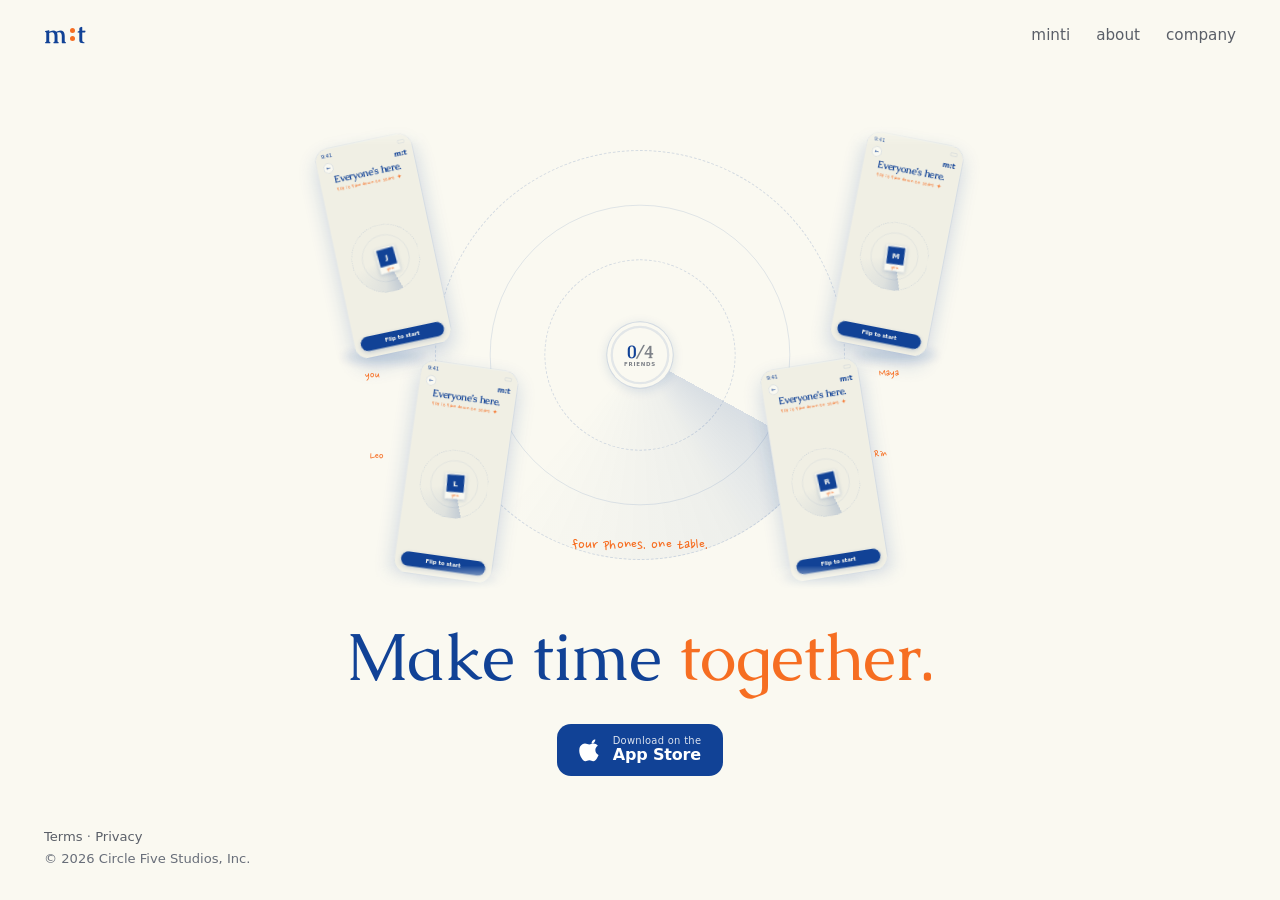
==== commit e8a29e47: "Blend the hero animation into the page background Drops the animation's desk-coloured panel, rounded" ====
--- a/index.html
+++ b/index.html
@@ -53,18 +53,22 @@
     .headline .it { color: var(--accent); }
 
     /* ---------- Key-feature animation (looping, vanilla JS) ---------- */
+    /* Sits on the page background as one layer — no card, no frame. The mask
+       feathers the frame edges so anything reaching them dissolves into the
+       page instead of hard-cutting against an invisible boundary. */
     .kf-wrap {
       --kfh: min(52vh, 520px);
       --kfw: min(92vw, calc(var(--kfh) * 16 / 9));
       width: var(--kfw); height: calc(var(--kfw) * 9 / 16);
-      position: relative; overflow: hidden; border-radius: 28px;
-      box-shadow: 0 40px 80px -40px rgba(0,0,0,0.42);
-      background: #E6E4D8;
+      position: relative; overflow: hidden; background: none;
+      -webkit-mask-image: linear-gradient(to bottom, transparent 0, #000 5%, #000 95%, transparent 100%);
+      mask-image: linear-gradient(to bottom, transparent 0, #000 5%, #000 95%, transparent 100%);
     }
     .kf-stage { position: absolute; top: 0; left: 0; width: 1920px; height: 1080px; transform-origin: top left; font-family: var(--sans); }
-    .kf-vignette, .kf-flash { position: absolute; inset: 0; }
-    .kf-vignette { background: radial-gradient(circle at 50% 42%, rgba(255,255,255,0.55) 0%, rgba(255,255,255,0) 62%); }
-    .kf-flash { background: #fff; opacity: 0; pointer-events: none; }
+    /* Full-strength whiteout like the source, feathered left/right only —
+       the wrap mask already dissolves the top and bottom edges. */
+    .kf-flash { position: absolute; inset: 0; opacity: 0; pointer-events: none;
+      background: linear-gradient(to right, rgba(255,255,255,0) 0, #fff 12%, #fff 88%, rgba(255,255,255,0) 100%); }
     .kf-cam { position: absolute; inset: 0; }
 
     .kf-radar { position: absolute; left: 960px; top: 540px; opacity: 0; }
@@ -179,7 +183,6 @@
   <main class="main">
     <div class="kf-wrap" id="kfWrap" aria-hidden="true">
       <div class="kf-stage" id="kfStage">
-        <div class="kf-vignette"></div>
         <div class="kf-cam" id="kfCam">
           <div class="kf-radar" id="kfRadar">
             <div class="kf-ring d1"></div>
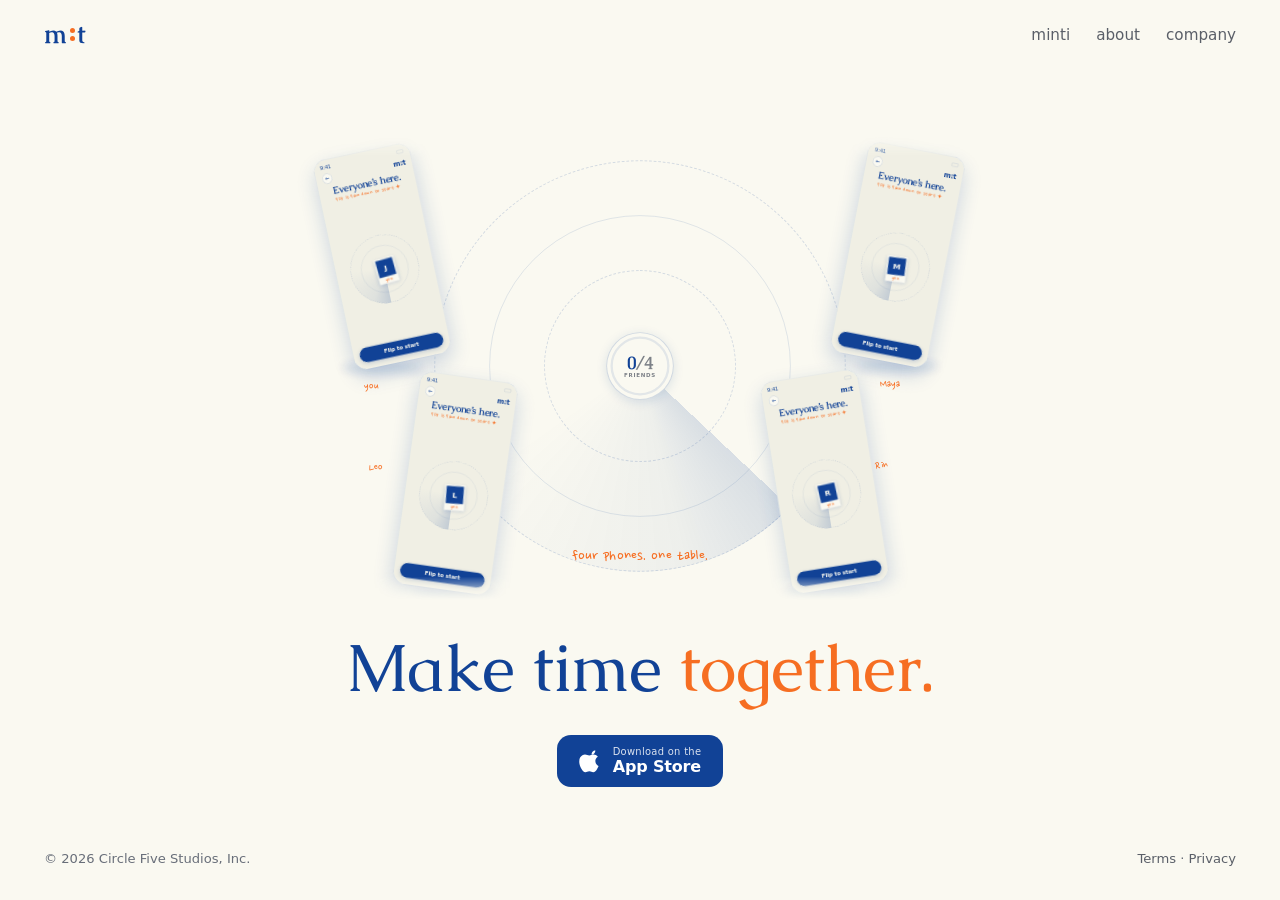
==== commit 665e6834: "Match the homepage footer layout to about's Was copyright and Terms/Privacy stacked in the bottom-le" ====
--- a/index.html
+++ b/index.html
@@ -152,10 +152,14 @@
     }
 
     /* ---------- Footer ---------- */
-    .corner { flex: none; display: flex; justify-content: flex-start; align-items: flex-end; padding: 0 clamp(20px, 4vw, 44px) clamp(20px, 3.5vh, 34px); }
-    .foot-left { display: flex; flex-direction: column; gap: 4px; font-size: 0.82rem; color: var(--faint); line-height: 1.4; }
-    .foot-left a { color: var(--muted); }
-    .foot-left a:hover { color: var(--ink); }
+    .corner {
+      flex: none; display: flex; align-items: center; justify-content: space-between; flex-wrap: wrap; gap: 12px;
+      padding: 0 clamp(20px, 4vw, 44px) clamp(20px, 3.5vh, 34px);
+      font-size: 0.82rem; color: var(--faint); line-height: 1.4;
+    }
+    .corner a { color: var(--muted); }
+    .corner a:hover { color: var(--ink); }
+    @media (max-width: 720px) { .corner { justify-content: center; text-align: center; } }
 
     /* download button */
     .badge { display: inline-flex; align-items: center; gap: 10px; background: var(--ink); color: #fff; padding: 12px 22px; border-radius: 14px; transition: transform .15s ease, opacity .15s ease; }
@@ -235,10 +239,8 @@
 
   <!-- BOTTOM -->
   <footer class="corner">
-    <div class="foot-left">
-      <span><a href="terms.html">Terms</a> · <a href="privacy.html">Privacy</a></span>
-      <span>© 2026 Circle Five Studios, Inc.</span>
-    </div>
+    <span class="foot-copy">&copy; 2026 Circle Five Studios, Inc.</span>
+    <span class="foot-legal"><a href="terms.html">Terms</a> &middot; <a href="privacy.html">Privacy</a></span>
   </footer>
 
   <script>
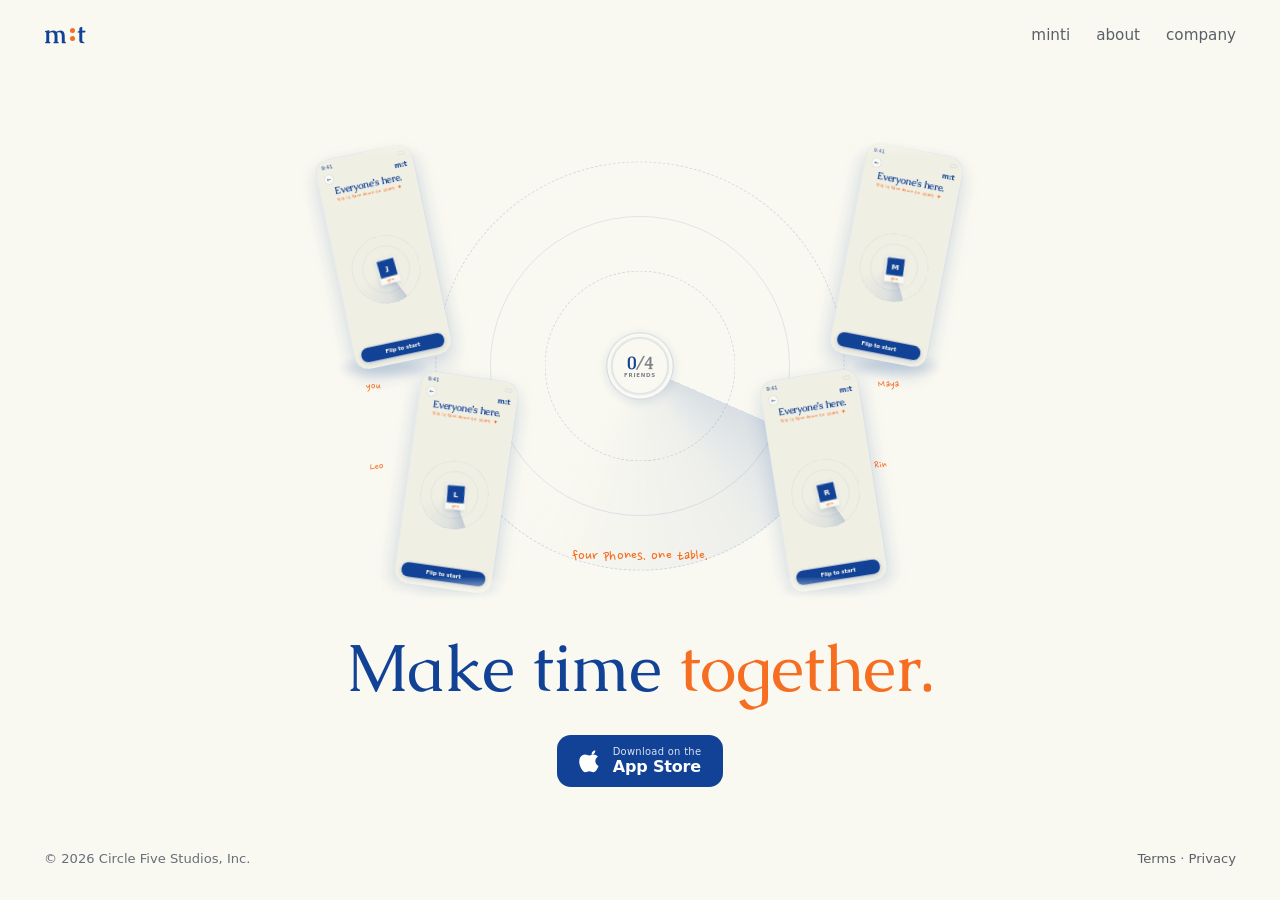
==== commit 7c3bf5f6: "Add a favicon to every page Renders the site's own "m:t" wordmark (real Caudex font, brand blue and " ====
--- a/index.html
+++ b/index.html
@@ -3,6 +3,9 @@
 <head>
   <meta charset="UTF-8" />
   <meta name="viewport" content="width=device-width, initial-scale=1.0" />
+  <link rel="icon" href="favicon.ico" sizes="32x32" />
+  <link rel="icon" href="favicon.png" type="image/png" sizes="512x512" />
+  <link rel="apple-touch-icon" href="apple-touch-icon.png" />
   <title>minti — Real friend social</title>
   <meta name="description" content="minti is real friend social — the app that starts when you put your phone down. Made by Circle Five Studios." />
   <link rel="preconnect" href="https://fonts.googleapis.com" />
